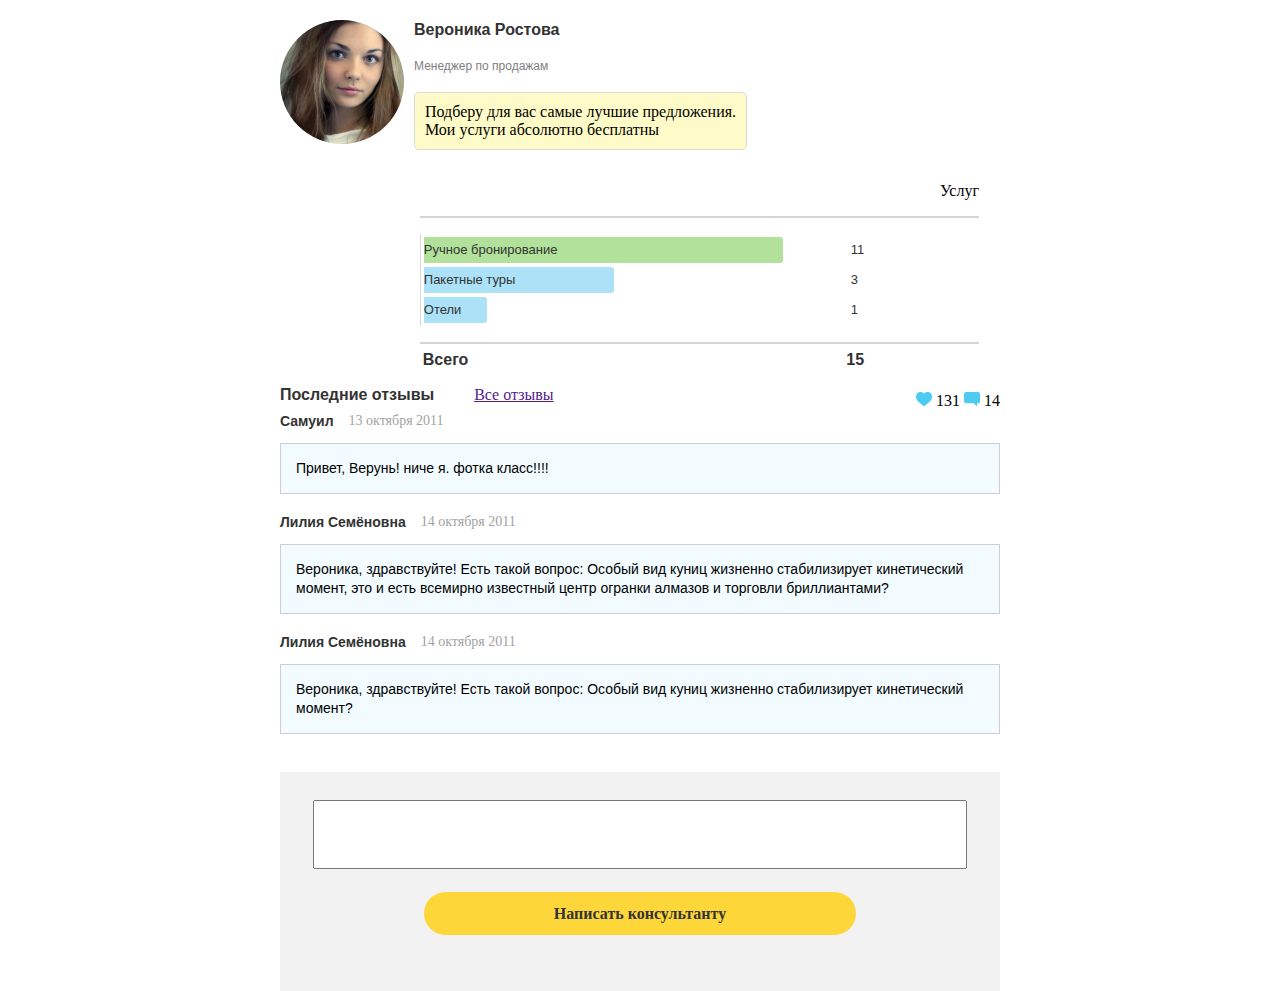
==== Site/index.html @ 71de0818 "Add files via upload" ====
<!DOCTYPE html>
<html>
<head>
	<title></title>
	<link rel="stylesheet" type="text/css" href="css/css.css">
	<meta charset="utf-8">
	<meta name="viewport" content="width=device-width, initial-scale=1.0, maximum-scale=1.0, user-scalable=0">
</head>
<body>
 <div class="main">
 	<div class="user-info">
 		<img class="photo-user" src="img/Photo.png">
 		<div class="info">
 			<p class="name">Вероника Ростова</p>
 			<p class="work">Менеджер по продажам</p>
 			<div class="offerb"><p class="offer">Подберу для вас самые лучшие предложения.<br/>Мои услуги абсолютно бесплатны</p></div>
 		</div>
 	</div>
 	<div class="service">
 		<p class="Uslugi"> Услуг</p>
 		<div class="serviceoffer">
	 		<table>
  <tr>
  	<div style="border: 1px solid rgba(51, 51, 51, 0.2);margin-bottom: 16px;"></div>
    <td><div style="background-color: #B1E19B; width: 85%;border-radius: 0px 3px 3px 0px;">Ручное бронирование</div></td>
    <td>11</td>
  </tr>
  <tr>
    <td><div style="background-color: #ACE2F8; width: 45%;border-radius: 0px 3px 3px 0px;">Пакетные туры</div></td>
    <td>3</td>
  </tr>
  <tr>
    <td><div style="background-color: #ACE2F8; width: 15%;border-radius: 0px 3px 3px 0px;">Отели</div></td>

    <td>1</td>

  </tr>

</table>
<div style="border: 1px solid rgba(51, 51, 51, 0.2);margin-top:16px;"></div>
<table class="all">
  <tr >
    <td>Всего</td>
    <td>15</td>
  </tr>
</table>
 		</div>
 	</div>
 	<div class="comment">
 		<h1 >Последние отзывы</h1>
 		<a href="">Все отзывы</a>
 		<div class="like-comm">
 		<img class="like" src="img/Hearth.png">
 		<p>131</p>
 		<img class="comm" src="img/messuage.png">
 		<span id="numbercomment">14</span>
 		</div>
 	</div>
 		<div class="Commentsf">		
			<div class="commndf">
 				<div class="namecommentf">Самуил</div>
 				<div class="datef">13 октября 2011</div>
 			<p>Привет, Верунь! ниче я. фотка класс!!!! </p>
			</div>
			<div class="commndf">
 				<div class="namecommentf">Лилия Семёновна</div>
 				<div class="datef">14 октября 2011</div>
 			<p>Вероника, здравствуйте! Есть такой вопрос: Особый вид куниц жизненно стабилизирует кинетический момент, это и есть всемирно известный центр огранки алмазов и торговли бриллиантами?</p>
			</div>
			<div class="commndf">
 				<div class="namecommentf">Лилия Семёновна</div>
 				<div class="datef">14 октября 2011</div>
 			<p>Вероника, здравствуйте! Есть такой вопрос: Особый вид куниц жизненно стабилизирует кинетический момент?</p>
			</div>

 	</div>
 	<div class="Comments">
 			<div class="commnd">

			</div>
 	</div>
 	<div class="form-comment">
 		<textarea type="text" id="textInput" class="message"></textarea>
 		<button class="addcomment" >Написать консультанту</button>

 	</div>
 </div>

</body>
<script type="text/javascript" src="script/script.js"></script>
</html>
---- Site/css/css.css ----
body{
	margin:0;

}
.main{
	padding: 20px;
position: relative;
display: block;
    margin-left: auto;
    margin-right: auto;
height: 900px;
min-width: 360px;
max-width: 720px;

border-radius: 0px;


}
.photo-user{
border-radius: 100px;
display: block;
float: left;
}
.user-info{
width: 100%;
position: relative;
display: block;
float: right;
}
.info{
	display: inline-block;
	white-space: nowrap;
	float: left;
	margin-left: 10px;
	
}
.name{
	display: block;
	margin-block-start: 0em;
	width: 146px;
height: 20px;


font-family: Arial;
font-style: normal;
font-weight: bold;
font-size: 16px;
line-height: 20px;
/* identical to box height, or 125% */

display: flex;
align-items: center;

color: #333333;
}
.work{
	display: block;
	font-family: Arial;
font-style: normal;
font-weight: normal;
font-size: 12px;
line-height: 20px;
/* identical to box height, or 167% */

display: flex;
align-items: center;

color: #808080;
}
.offer{
	display: block;
	background: #FFFBC8;
border: 1px solid #DADADA;
box-sizing: border-box;
border-radius: 5px;
display: flex;
padding: 10px;
}

.service{
display: block;
float: right;
margin-right: 21px;
}
.serviceoffer{
	margin-left: 20%;
}
table {
	
	
	border-left: 1px solid rgba(51, 51, 51, 0.2);
	
	
   width: 80%;
}
table ::after {

}

td:first-child {
   width: 100%;
}
td{

	height:24px;
	font-family: Arial;
	font-style: normal;
	font-weight: normal;
	font-size: 13px;
	line-height: 26px;
/* identical to box height, or 200% */


color: #333333;
}
.Uslugi{
	 text-align: right;
}
.all{
	border:none;
	
}
.all td{
	font-family: Arial;
	font-style: normal;
	font-weight: bold;
	font-size: 16px;
	line-height: 26px;
}
.comment p{
display: inline-block;

}
.comment a{
 margin-left: 5%;
}
.comment h1{
	display: inline-block;
font-family: Arial;
font-style: normal;
font-weight: bold;
font-size: 16px;
line-height: 16px;
/* identical to box height, or 100% */


align-items: center;

color: #333333;
}
.like-comm{
display: inline-block;
float: right;
}
.like{
	width: 16px;
	height: 14px;
}
.comm{
		width: 16px;
height: 14px;
}
.message{
	
	width: 90%;
	display: block;

    margin-left: auto;
    margin-right: auto;
    height: 63px;
    resize: none;
}
.addcomment{
	display: block;
    margin-left: auto;
    margin-right: auto;
    margin-top: 23px;
	width: 60%;
	height: 43px;
	background: #FDD639;
	border-radius: 23px;
	font-family: PT Sans;
font-style: normal;
font-weight: bold;
font-size: 16px;
line-height: 21px;

text-align: center;

color: #333333;
border: none; 
outline: none;
}
.form-comment{
	position: relative;
	padding-top: 28px;
	background-color: #F2F2F2;
	height: 191px;
	width: 100%
}
.Comments{
	position: relative;


}
.commnd{
	display: inline-block;
	height: auto;

}
.Comments p{
	display: flex;
	margin-bottom: 20px;
    padding: 15px;
    border: 1px solid #cfcfcf;
    background: #f2fbff;
    position: relative;
    word-wrap: break-word;
}
.Commentsf{
	position: relative;

}
.commndf{
	
	
}
.Commentsf p{
	
	margin-bottom: 20px;
    padding: 15px;
    border: 1px solid #cfcfcf;
    background: #f2fbff;
   
    word-wrap: break-word;
    font-family: Arial;
font-style: normal;
font-weight: normal;
font-size: 14px;
line-height: 19px;



}
.namedateComm{
	position: relative;
	display: block;
	height: 10px;
}
.namecomment{
	display: inline-block;
	float: left;
	margin-right: 15px;
	font-family: Arial;
font-style: normal;
font-weight: bold;
font-size: 14px;



color: #333333;
}
.namecommentf{
	display: inline-block;
	float: left;
	margin-right: 15px;
	font-family: Arial;
font-style: normal;
font-weight: bold;
font-size: 14px;



color: #333333;
}
.date{
	display: block;
    font-size: 14px;
    color: #a2a2a2;

	align-items: center;

}
.datef{
	display: block;
    font-size: 14px;
    color: #a2a2a2;

	align-items: center;

}
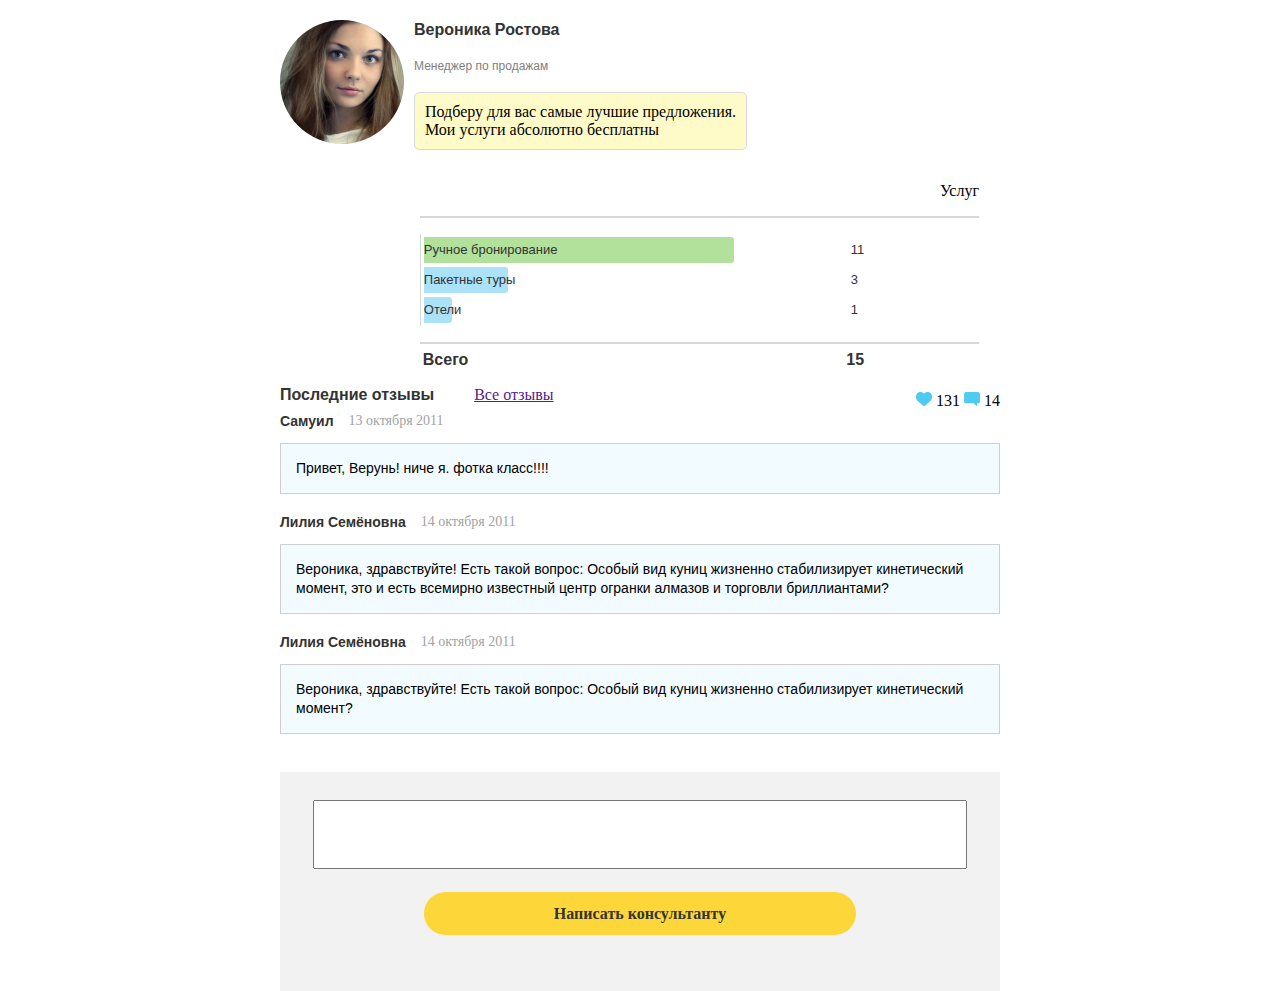
==== commit 305f5548: "Add files via upload" ====
--- a/Site/index.html
+++ b/Site/index.html
@@ -4,7 +4,7 @@
 	<title></title>
 	<link rel="stylesheet" type="text/css" href="css/css.css">
 	<meta charset="utf-8">
-	<meta name="viewport" content="width=device-width, initial-scale=1.0, maximum-scale=1.0, user-scalable=0">
+	<meta name="viewport" content="width=device-width,user-scalable=0">
 </head>
 <body>
  <div class="main">
@@ -22,17 +22,17 @@
 	 		<table>
   <tr>
   	<div style="border: 1px solid rgba(51, 51, 51, 0.2);margin-bottom: 16px;"></div>
-    <td><div style="background-color: #B1E19B; width: 85%;border-radius: 0px 3px 3px 0px;">Ручное бронирование</div></td>
-    <td>11</td>
+    <td><div id="indicatorbooking" style="background-color: #B1E19B; white-space:nowrap;border-radius: 0px 3px 3px 0px;">Ручное бронирование</div></td>
+    <td id="manualbooking">11</td>
   </tr>
   <tr>
-    <td><div style="background-color: #ACE2F8; width: 45%;border-radius: 0px 3px 3px 0px;">Пакетные туры</div></td>
-    <td>3</td>
+    <td><div id="indicatorpackagetours" style="background-color: #ACE2F8;  white-space:nowrap; border-radius: 0px 3px 3px 0px;">Пакетные туры</div></td>
+    <td id="packagetours">3</td>
   </tr>
   <tr>
-    <td><div style="background-color: #ACE2F8; width: 15%;border-radius: 0px 3px 3px 0px;">Отели</div></td>
+    <td><div id="indicatorhotels" style="background-color: #ACE2F8;  white-space:nowrap; border-radius: 0px 3px 3px 0px;">Отели</div></td>
 
-    <td>1</td>
+    <td id="hotels">1</td>
 
   </tr>
 
@@ -41,7 +41,7 @@
 <table class="all">
   <tr >
     <td>Всего</td>
-    <td>15</td>
+    <td id="totalservices">15</td>
   </tr>
 </table>
  		</div>
--- a/Site/css/css.css
+++ b/Site/css/css.css
@@ -9,7 +9,7 @@
     margin-left: auto;
     margin-right: auto;
 height: 900px;
-min-width: 360px;
+min-width: 300px;
 max-width: 720px;
 
 border-radius: 0px;
@@ -214,9 +214,11 @@
     padding: 15px;
     border: 1px solid #cfcfcf;
     background: #f2fbff;
-    position: relative;
+
+    
     word-wrap: break-word;
 }
+
 .Commentsf{
 	position: relative;
 
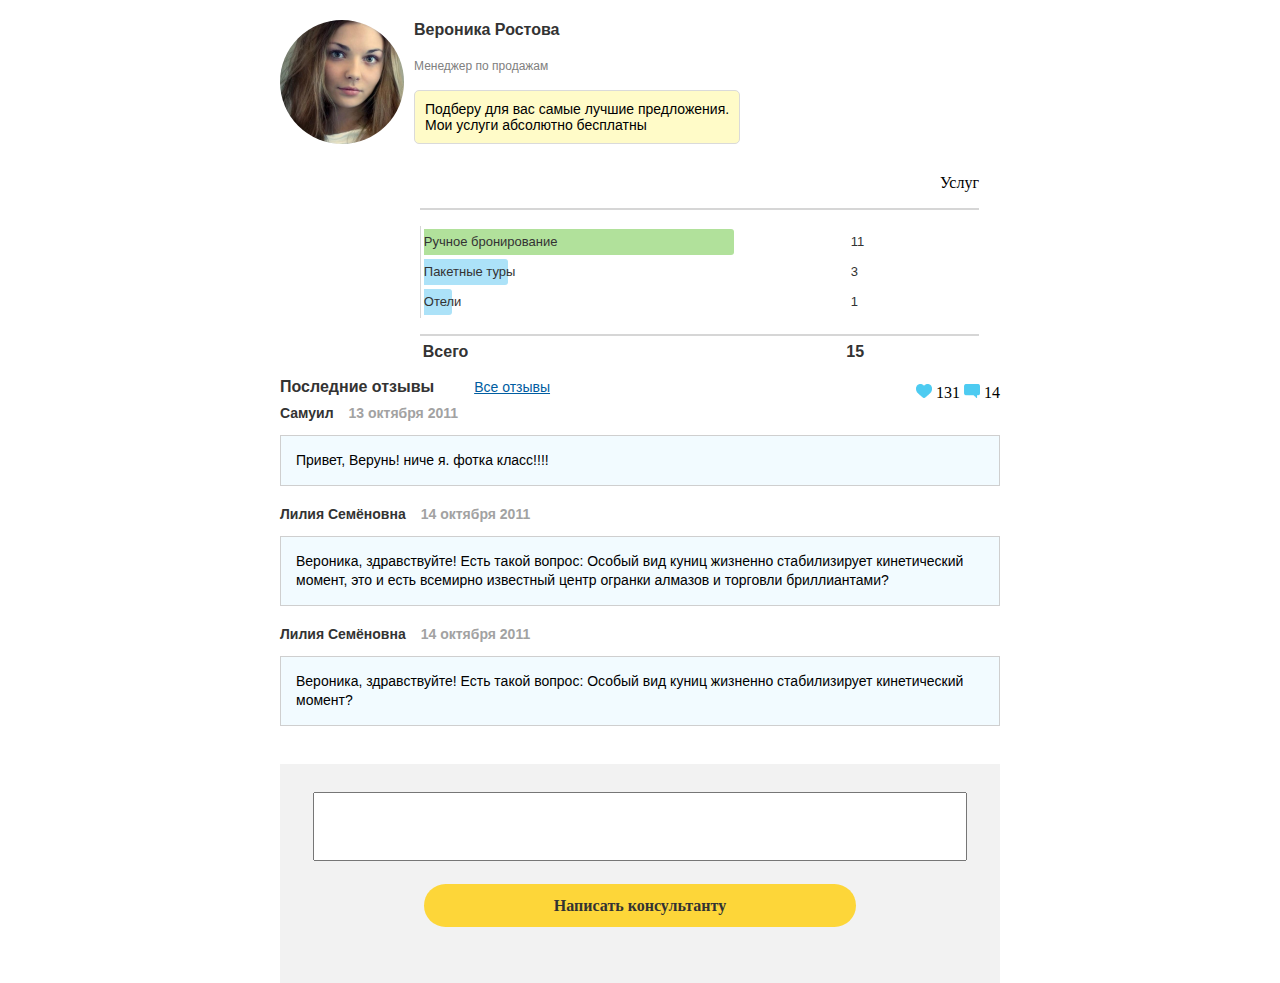
==== commit b8905623: "Add files via upload" ====
--- a/Site/index.html
+++ b/Site/index.html
@@ -13,77 +13,75 @@
  		<div class="info">
  			<p class="name">Вероника Ростова</p>
  			<p class="work">Менеджер по продажам</p>
- 			<div class="offerb"><p class="offer">Подберу для вас самые лучшие предложения.<br/>Мои услуги абсолютно бесплатны</p></div>
+ 				<div class="offerb">
+					<p class="offer">Подберу для вас самые лучшие предложения.<br/>Мои услуги абсолютно бесплатны</p>
+ 				</div>
  		</div>
  	</div>
  	<div class="service">
  		<p class="Uslugi"> Услуг</p>
  		<div class="serviceoffer">
-	 		<table>
-  <tr>
-  	<div style="border: 1px solid rgba(51, 51, 51, 0.2);margin-bottom: 16px;"></div>
-    <td><div id="indicatorbooking" style="background-color: #B1E19B; white-space:nowrap;border-radius: 0px 3px 3px 0px;">Ручное бронирование</div></td>
-    <td id="manualbooking">11</td>
-  </tr>
-  <tr>
-    <td><div id="indicatorpackagetours" style="background-color: #ACE2F8;  white-space:nowrap; border-radius: 0px 3px 3px 0px;">Пакетные туры</div></td>
-    <td id="packagetours">3</td>
-  </tr>
-  <tr>
-    <td><div id="indicatorhotels" style="background-color: #ACE2F8;  white-space:nowrap; border-radius: 0px 3px 3px 0px;">Отели</div></td>
-
-    <td id="hotels">1</td>
-
-  </tr>
-
-</table>
-<div style="border: 1px solid rgba(51, 51, 51, 0.2);margin-top:16px;"></div>
-<table class="all">
-  <tr >
-    <td>Всего</td>
-    <td id="totalservices">15</td>
-  </tr>
-</table>
+				<table>
+				  <tr>
+				  	<div style="border: 1px solid rgba(51, 51, 51, 0.2);margin-bottom: 16px;"></div>
+				    <td><div id="indicatorbooking" style="background-color: #B1E19B; white-space:nowrap;border-radius: 0px 3px 3px 0px;">Ручное бронирование</div></td>
+				    <td id="manualbooking">11</td>
+				  </tr>
+				  <tr>
+				    <td><div id="indicatorpackagetours" style="background-color: #ACE2F8;  white-space:nowrap; border-radius: 0px 3px 3px 0px;">Пакетные туры</div></td>
+				    <td id="packagetours">3</td>
+				  </tr>
+				  <tr>
+				    <td><div id="indicatorhotels" style="background-color: #ACE2F8;  white-space:nowrap; border-radius: 0px 3px 3px 0px;">Отели</div></td>
+				    <td id="hotels">1</td>
+				  </tr>
+				</table>
+					<div style="border: 1px solid rgba(51, 51, 51, 0.2);margin-top:16px;"></div>
+				<table class="all">
+				  <tr >
+				    <td>Всего</td>
+				    <td id="totalservices">15</td>
+				  </tr>
+				</table>
  		</div>
  	</div>
  	<div class="comment">
  		<h1 >Последние отзывы</h1>
- 		<a href="">Все отзывы</a>
+ 			<a href="">Все отзывы</a>
  		<div class="like-comm">
- 		<img class="like" src="img/Hearth.png">
- 		<p>131</p>
- 		<img class="comm" src="img/messuage.png">
- 		<span id="numbercomment">14</span>
+	 		<img class="like" src="img/Hearth.png">
+	 			<p>131</p>
+	 				<img class="comm" src="img/messuage.png">
+	 					<span id="numbercomment">14</span>
  		</div>
  	</div>
  		<div class="Commentsf">		
 			<div class="commndf">
  				<div class="namecommentf">Самуил</div>
  				<div class="datef">13 октября 2011</div>
- 			<p>Привет, Верунь! ниче я. фотка класс!!!! </p>
+ 				<p>Привет, Верунь! ниче я. фотка класс!!!! </p>
 			</div>
 			<div class="commndf">
  				<div class="namecommentf">Лилия Семёновна</div>
  				<div class="datef">14 октября 2011</div>
- 			<p>Вероника, здравствуйте! Есть такой вопрос: Особый вид куниц жизненно стабилизирует кинетический момент, это и есть всемирно известный центр огранки алмазов и торговли бриллиантами?</p>
+ 				<p>Вероника, здравствуйте! Есть такой вопрос: Особый вид куниц жизненно стабилизирует кинетический момент, это и есть всемирно известный центр 	огранки алмазов и торговли бриллиантами?</p>
 			</div>
 			<div class="commndf">
  				<div class="namecommentf">Лилия Семёновна</div>
  				<div class="datef">14 октября 2011</div>
- 			<p>Вероника, здравствуйте! Есть такой вопрос: Особый вид куниц жизненно стабилизирует кинетический момент?</p>
+ 				<p>Вероника, здравствуйте! Есть такой вопрос: Особый вид куниц жизненно стабилизирует кинетический момент?</p>
 			</div>
 
- 	</div>
- 	<div class="Comments">
+ 		</div>
+ 		<div class="Comments">
  			<div class="commnd">
+			</div>
+ 		</div>
+ 		<div class="form-comment">
+	 		<textarea type="text" id="textInput" class="message"></textarea>
+	 		<button class="addcomment" >Написать консультанту</button>
 
-			</div>
- 	</div>
- 	<div class="form-comment">
- 		<textarea type="text" id="textInput" class="message"></textarea>
- 		<button class="addcomment" >Написать консультанту</button>
-
- 	</div>
+ 		</div>
  </div>
 
 </body>
--- a/Site/css/css.css
+++ b/Site/css/css.css
@@ -1,124 +1,99 @@
 body{
 	margin:0;
-
 }
 .main{
 	padding: 20px;
-position: relative;
-display: block;
-    margin-left: auto;
-    margin-right: auto;
-height: 900px;
-min-width: 300px;
-max-width: 720px;
-
-border-radius: 0px;
-
-
+	position: relative;
+	display: block;
+	margin-left: auto;
+	margin-right: auto;
+	height: 900px;
+	min-width: 300px;
+	max-width: 720px;
+	border-radius: 0px;
 }
 .photo-user{
-border-radius: 100px;
-display: block;
-float: left;
+	border-radius: 100px;
+	display: block;
+	float: left;
 }
 .user-info{
-width: 100%;
-position: relative;
-display: block;
-float: right;
+	width: 100%;
+	position: relative;
+	display: block;
+	float: right;
 }
 .info{
 	display: inline-block;
 	white-space: nowrap;
 	float: left;
 	margin-left: 10px;
-	
 }
 .name{
 	display: block;
 	margin-block-start: 0em;
 	width: 146px;
-height: 20px;
-
-
-font-family: Arial;
-font-style: normal;
-font-weight: bold;
-font-size: 16px;
-line-height: 20px;
-/* identical to box height, or 125% */
-
-display: flex;
-align-items: center;
-
-color: #333333;
+	height: 20px;
+	font-family: Arial;
+	font-style: normal;
+	font-weight: bold;
+	font-size: 16px;
+	line-height: 20px;
+	display: flex;
+	align-items: center;
+	color: #333333;
 }
 .work{
 	display: block;
 	font-family: Arial;
-font-style: normal;
-font-weight: normal;
-font-size: 12px;
-line-height: 20px;
-/* identical to box height, or 167% */
-
-display: flex;
-align-items: center;
-
-color: #808080;
+	font-style: normal;
+	font-weight: normal;
+	font-size: 12px;
+	line-height: 20px;
+	display: flex;
+	align-items: center;
+	color: #808080;
 }
 .offer{
-	display: block;
+	font-family: Arial;
+	font-style: normal;
+	font-weight: normal;
+	font-size: 14px;
 	background: #FFFBC8;
-border: 1px solid #DADADA;
-box-sizing: border-box;
-border-radius: 5px;
-display: flex;
-padding: 10px;
-}
-
+	border: 1px solid #DADADA;
+	box-sizing: border-box;
+	border-radius: 5px;
+	padding: 10px;
+}
 .service{
-display: block;
-float: right;
-margin-right: 21px;
+	display: block;
+	float: right;
+	margin-right: 21px;
 }
 .serviceoffer{
 	margin-left: 20%;
 }
 table {
-	
-	
 	border-left: 1px solid rgba(51, 51, 51, 0.2);
-	
-	
-   width: 80%;
-}
-table ::after {
-
-}
-
+	width: 80%;
+}
 td:first-child {
    width: 100%;
 }
 td{
-
 	height:24px;
 	font-family: Arial;
 	font-style: normal;
 	font-weight: normal;
 	font-size: 13px;
 	line-height: 26px;
-/* identical to box height, or 200% */
-
-
-color: #333333;
+	color: #333333;
 }
 .Uslugi{
-	 text-align: right;
+	text-align: right;
 }
 .all{
-	border:none;
-	
+	border:none;	
 }
 .all td{
 	font-family: Arial;
@@ -128,43 +103,41 @@
 	line-height: 26px;
 }
 .comment p{
-display: inline-block;
-
+	display: inline-block;
 }
 .comment a{
- margin-left: 5%;
+	color: #005DA1;
+	font-family: Arial;
+	font-style: normal;
+	font-weight: normal;
+	font-size: 14px;
+	margin-left: 5%;
 }
 .comment h1{
 	display: inline-block;
-font-family: Arial;
-font-style: normal;
-font-weight: bold;
-font-size: 16px;
-line-height: 16px;
-/* identical to box height, or 100% */
-
-
-align-items: center;
-
-color: #333333;
+	font-family: Arial;
+	font-style: normal;
+	font-weight: bold;
+	font-size: 16px;
+	line-height: 16px;
+	align-items: center;
+	color: #333333;
 }
 .like-comm{
-display: inline-block;
-float: right;
+	display: inline-block;
+	float: right;
 }
 .like{
 	width: 16px;
 	height: 14px;
 }
 .comm{
-		width: 16px;
-height: 14px;
+	width: 16px;
+	height: 14px;
 }
 .message{
-	
 	width: 90%;
 	display: block;
-
     margin-left: auto;
     margin-right: auto;
     height: 63px;
@@ -180,16 +153,14 @@
 	background: #FDD639;
 	border-radius: 23px;
 	font-family: PT Sans;
-font-style: normal;
-font-weight: bold;
-font-size: 16px;
-line-height: 21px;
-
-text-align: center;
-
-color: #333333;
-border: none; 
-outline: none;
+	font-style: normal;
+	font-weight: bold;
+	font-size: 16px;
+	line-height: 21px;
+	text-align: center;
+	color: #333333;
+	border: none; 
+	outline: none;
 }
 .form-comment{
 	position: relative;
@@ -200,13 +171,10 @@
 }
 .Comments{
 	position: relative;
-
-
 }
 .commnd{
 	display: inline-block;
 	height: auto;
-
 }
 .Comments p{
 	display: flex;
@@ -214,35 +182,22 @@
     padding: 15px;
     border: 1px solid #cfcfcf;
     background: #f2fbff;
-
-    
     word-wrap: break-word;
 }
-
 .Commentsf{
 	position: relative;
-
-}
-.commndf{
-	
-	
-}
-.Commentsf p{
-	
+}
+.Commentsf p{	
 	margin-bottom: 20px;
     padding: 15px;
     border: 1px solid #cfcfcf;
     background: #f2fbff;
-   
     word-wrap: break-word;
     font-family: Arial;
-font-style: normal;
-font-weight: normal;
-font-size: 14px;
-line-height: 19px;
-
-
-
+	font-style: normal;
+	font-weight: normal;
+	font-size: 14px;
+	line-height: 19px;
 }
 .namedateComm{
 	position: relative;
@@ -254,40 +209,38 @@
 	float: left;
 	margin-right: 15px;
 	font-family: Arial;
-font-style: normal;
-font-weight: bold;
-font-size: 14px;
-
-
-
-color: #333333;
+	font-style: normal;
+	font-weight: bold;
+	font-size: 14px;
+	color: #333333;
 }
 .namecommentf{
 	display: inline-block;
 	float: left;
 	margin-right: 15px;
 	font-family: Arial;
-font-style: normal;
-font-weight: bold;
-font-size: 14px;
-
-
-
-color: #333333;
+	font-style: normal;
+	font-weight: bold;
+	font-size: 14px;
+	color: #333333;
 }
 .date{
+	font-family: Arial;
+	font-style: normal;
+	font-weight: bold;
+	font-size: 14px;
 	display: block;
     font-size: 14px;
     color: #a2a2a2;
-
-	align-items: center;
-
+	align-items: center;
 }
 .datef{
 	display: block;
     font-size: 14px;
     color: #a2a2a2;
-
-	align-items: center;
-
+	font-family: Arial;
+	font-style: normal;
+	font-weight: bold;
+	font-size: 14px;
+	align-items: center;
 }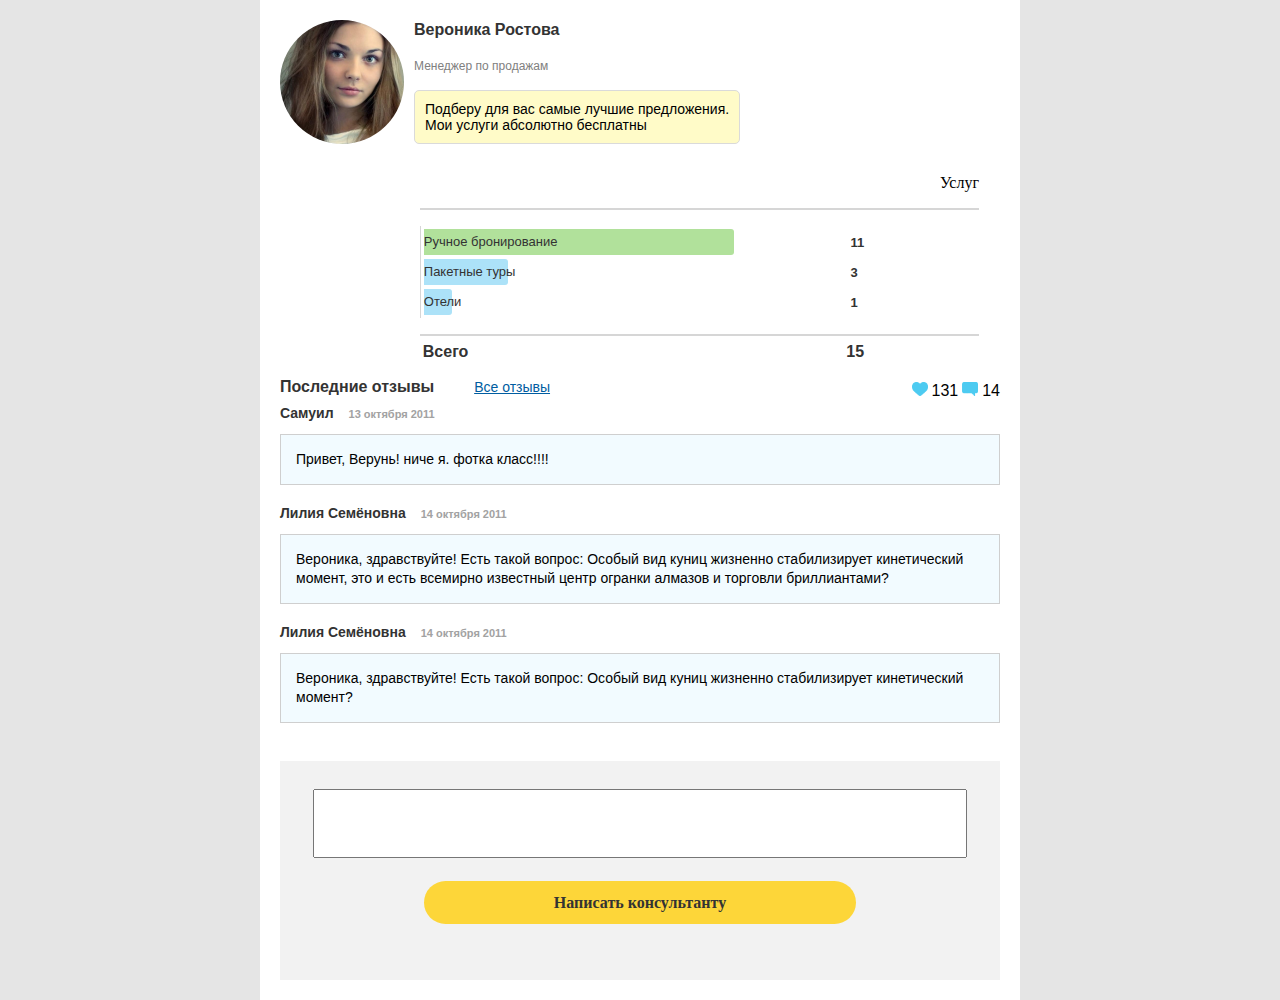
==== commit d65a682f: "Add files via upload" ====
--- a/Site/index.html
+++ b/Site/index.html
@@ -25,15 +25,15 @@
 				  <tr>
 				  	<div style="border: 1px solid rgba(51, 51, 51, 0.2);margin-bottom: 16px;"></div>
 				    <td><div id="indicatorbooking" style="background-color: #B1E19B; white-space:nowrap;border-radius: 0px 3px 3px 0px;">Ручное бронирование</div></td>
-				    <td id="manualbooking">11</td>
+				    <td class="Numm" id="manualbooking">11</td>
 				  </tr>
 				  <tr>
 				    <td><div id="indicatorpackagetours" style="background-color: #ACE2F8;  white-space:nowrap; border-radius: 0px 3px 3px 0px;">Пакетные туры</div></td>
-				    <td id="packagetours">3</td>
+				    <td class="Numm" id="packagetours">3</td>
 				  </tr>
 				  <tr>
 				    <td><div id="indicatorhotels" style="background-color: #ACE2F8;  white-space:nowrap; border-radius: 0px 3px 3px 0px;">Отели</div></td>
-				    <td id="hotels">1</td>
+				    <td class="Numm" id="hotels">1</td>
 				  </tr>
 				</table>
 					<div style="border: 1px solid rgba(51, 51, 51, 0.2);margin-top:16px;"></div>
@@ -67,8 +67,10 @@
  				<p>Вероника, здравствуйте! Есть такой вопрос: Особый вид куниц жизненно стабилизирует кинетический момент, это и есть всемирно известный центр 	огранки алмазов и торговли бриллиантами?</p>
 			</div>
 			<div class="commndf">
- 				<div class="namecommentf">Лилия Семёновна</div>
- 				<div class="datef">14 октября 2011</div>
+				<div class="namedate">
+	 				<div class="namecommentf">Лилия Семёновна</div>
+	 				<div class="datef">14 октября 2011</div>
+ 				</div>
  				<p>Вероника, здравствуйте! Есть такой вопрос: Особый вид куниц жизненно стабилизирует кинетический момент?</p>
 			</div>
 
--- a/Site/css/css.css
+++ b/Site/css/css.css
@@ -1,13 +1,15 @@
 body{
+	background: #E5E5E5;
 	margin:0;
 }
 .main{
+	background: #FFFFFF;
 	padding: 20px;
 	position: relative;
 	display: block;
 	margin-left: auto;
 	margin-right: auto;
-	height: 900px;
+	height: 100%;
 	min-width: 300px;
 	max-width: 720px;
 	border-radius: 0px;
@@ -89,6 +91,13 @@
 	line-height: 26px;
 	color: #333333;
 }
+.Numm{
+	font-family: Arial;
+	font-style: normal;
+	font-weight: bold;
+	font-size: 13px;
+	line-height: 15px;
+}
 .Uslugi{
 	text-align: right;
 }
@@ -125,7 +134,17 @@
 }
 .like-comm{
 	display: inline-block;
-	float: right;
+	float: right;	
+}
+.like-comm p, span{
+font-family: Arial;
+
+font-style: normal;
+font-weight: 400;
+line-height: 14px;
+letter-spacing: 0px;
+text-align: left;
+
 }
 .like{
 	width: 16px;
@@ -225,22 +244,23 @@
 	color: #333333;
 }
 .date{
-	font-family: Arial;
-	font-style: normal;
-	font-weight: bold;
-	font-size: 14px;
-	display: block;
-    font-size: 14px;
+	padding-top: 3px;
+	font-family: Arial;
+	font-style: normal;
+	font-weight: bold;
+	display: block;
+    font-size: 11px;
     color: #a2a2a2;
 	align-items: center;
 }
 .datef{
-	display: block;
-    font-size: 14px;
+	
+	display: block;
+	padding-top: 3px;
+    font-size: 11px;
     color: #a2a2a2;
 	font-family: Arial;
 	font-style: normal;
 	font-weight: bold;
-	font-size: 14px;
-	align-items: center;
-}+	align-items: center;
+}
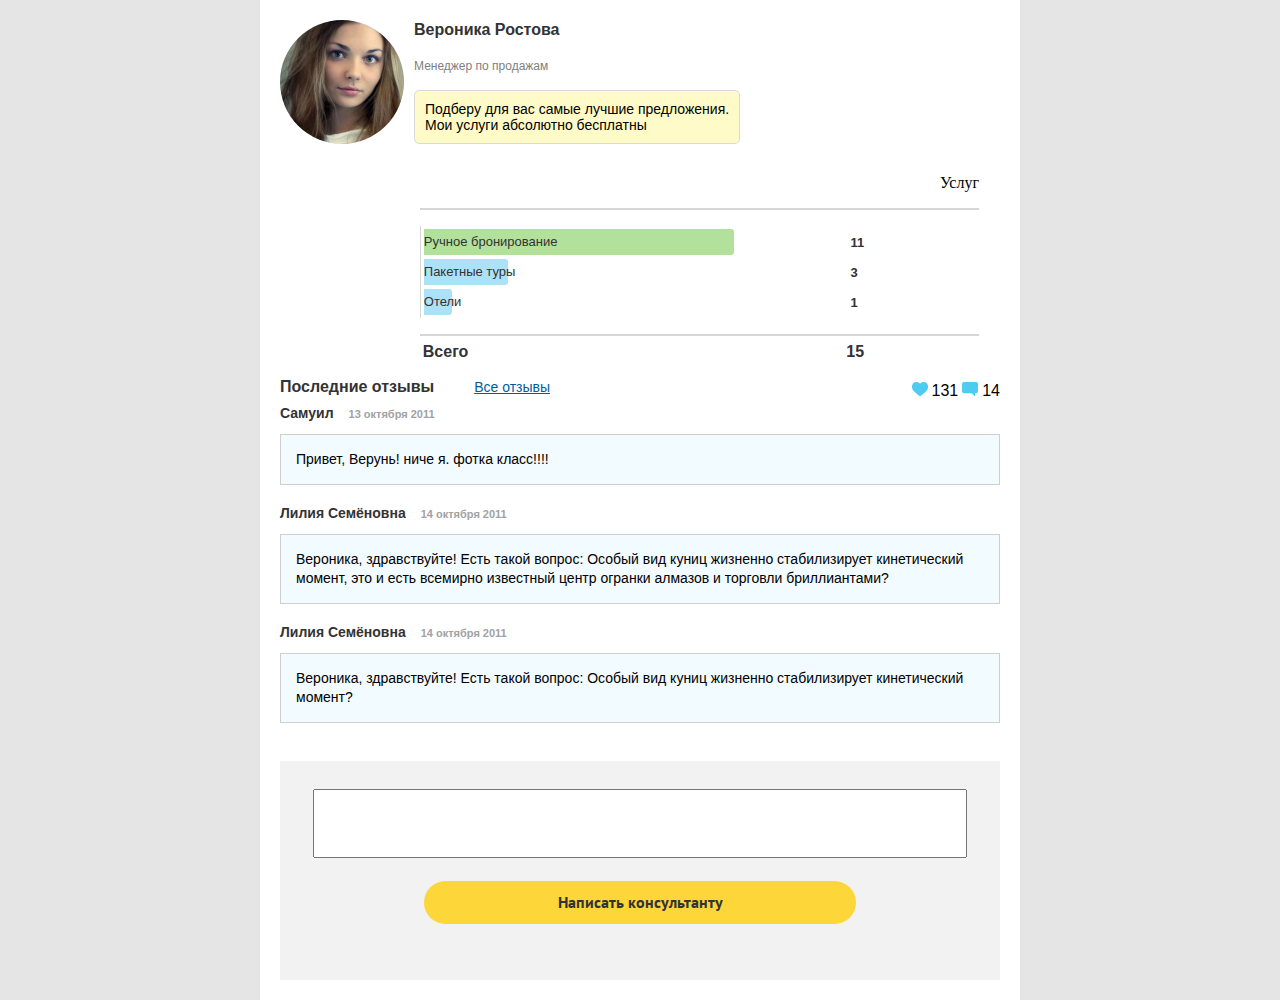
==== commit daa0a922: "Add files via upload" ====
--- a/Site/index.html
+++ b/Site/index.html
@@ -3,6 +3,8 @@
 <head>
 	<title></title>
 	<link rel="stylesheet" type="text/css" href="css/css.css">
+	<link rel="preconnect" href="https://fonts.gstatic.com">
+	<link href="https://fonts.googleapis.com/css2?family=PT+Sans:wght@700&display=swap" rel="stylesheet">
 	<meta charset="utf-8">
 	<meta name="viewport" content="width=device-width,user-scalable=0">
 </head>
--- a/Site/css/css.css
+++ b/Site/css/css.css
@@ -172,7 +172,7 @@
 	background: #FDD639;
 	border-radius: 23px;
 	font-family: PT Sans;
-	font-style: normal;
+	
 	font-weight: bold;
 	font-size: 16px;
 	line-height: 21px;
@@ -203,6 +203,11 @@
     background: #f2fbff;
     word-wrap: break-word;
 }
+.commendss::before {
+    border-color: #cfcfcf transparent transparent transparent;
+    border-width: 8px;
+    top: -8px;
+}
 .Commentsf{
 	position: relative;
 }
